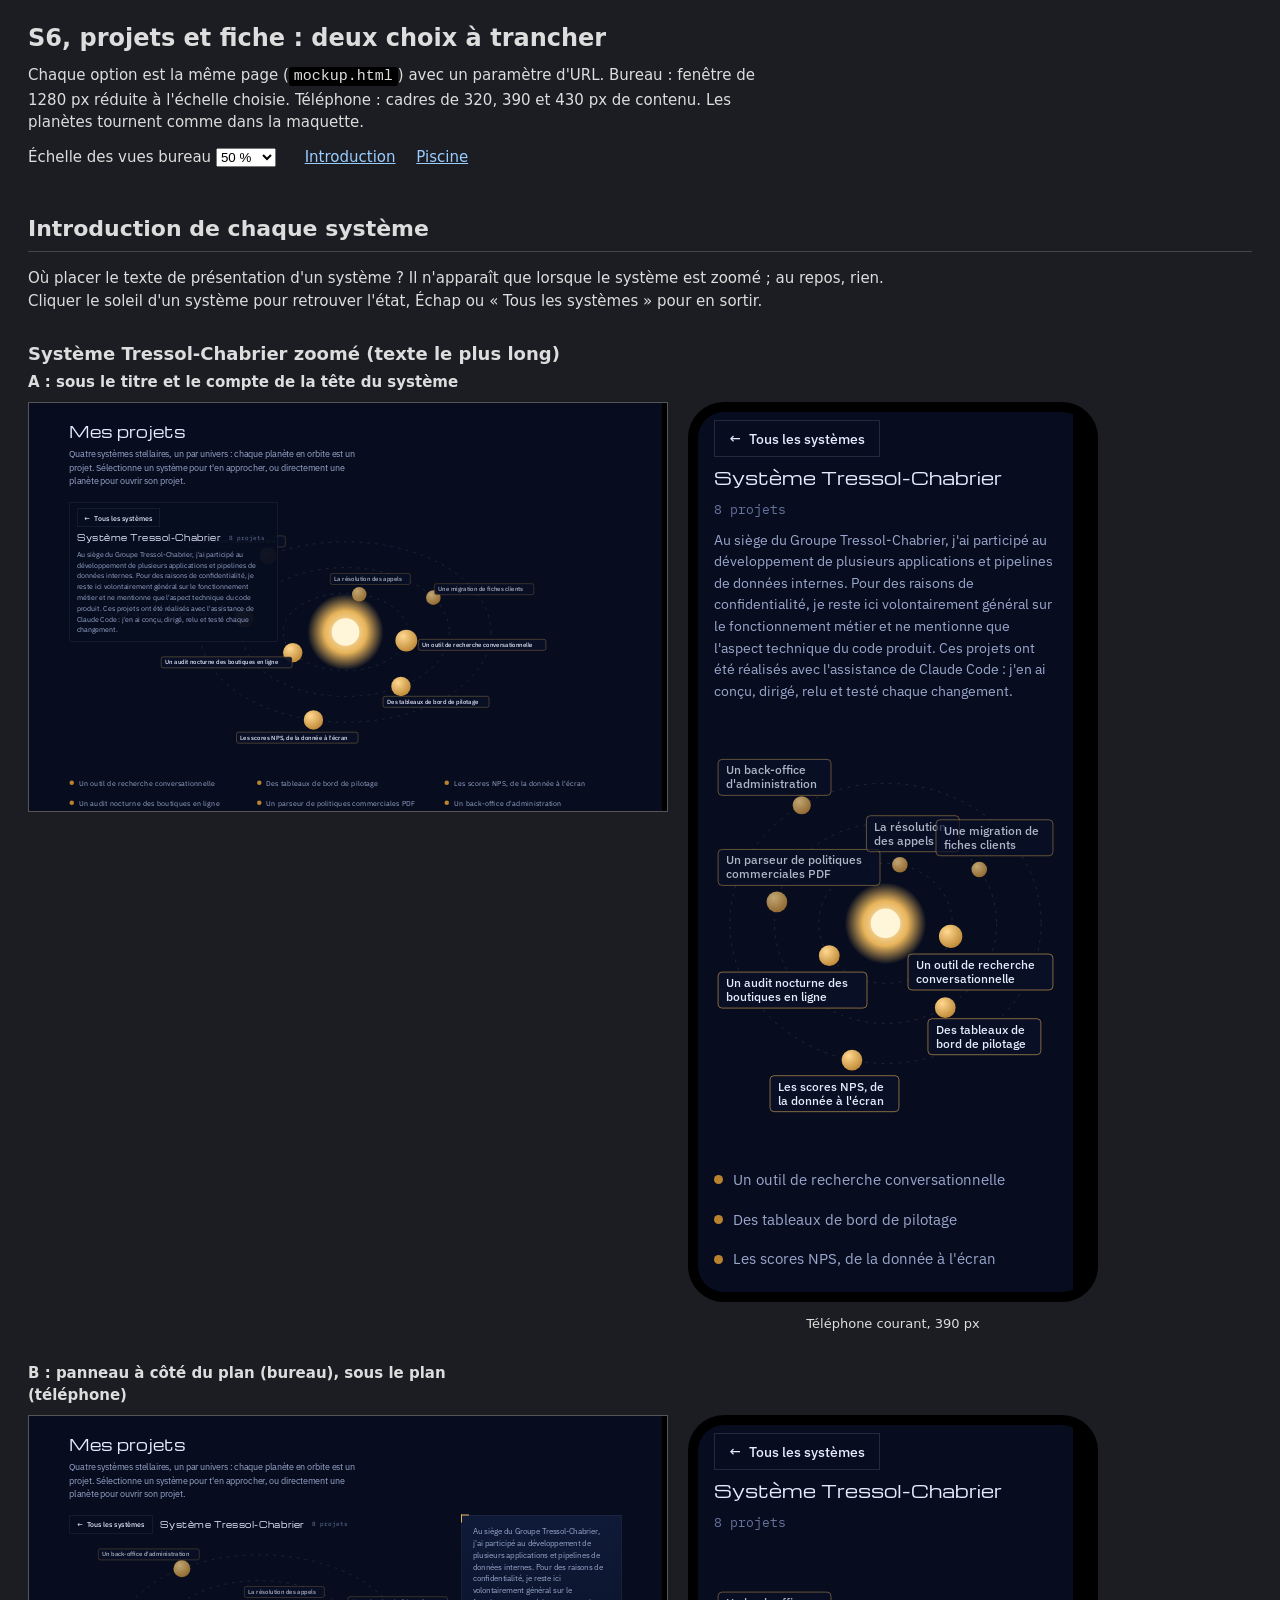
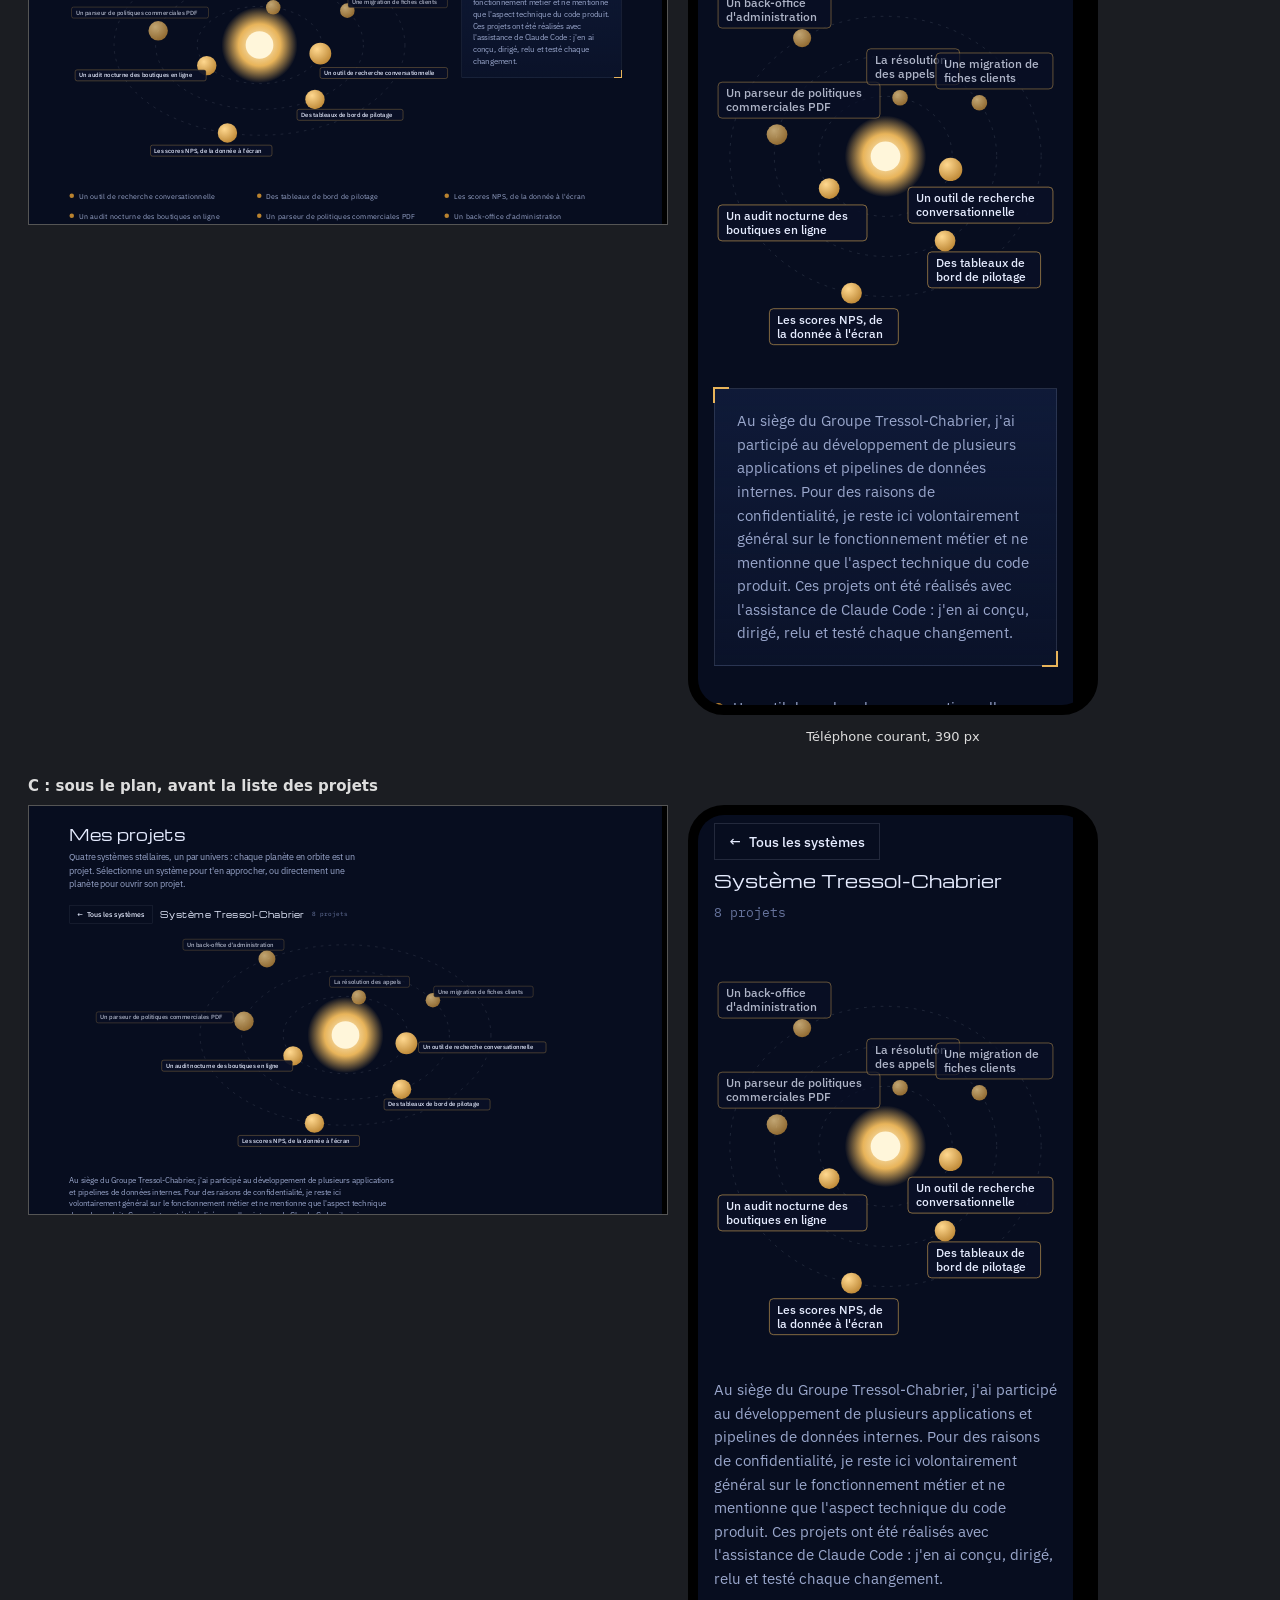
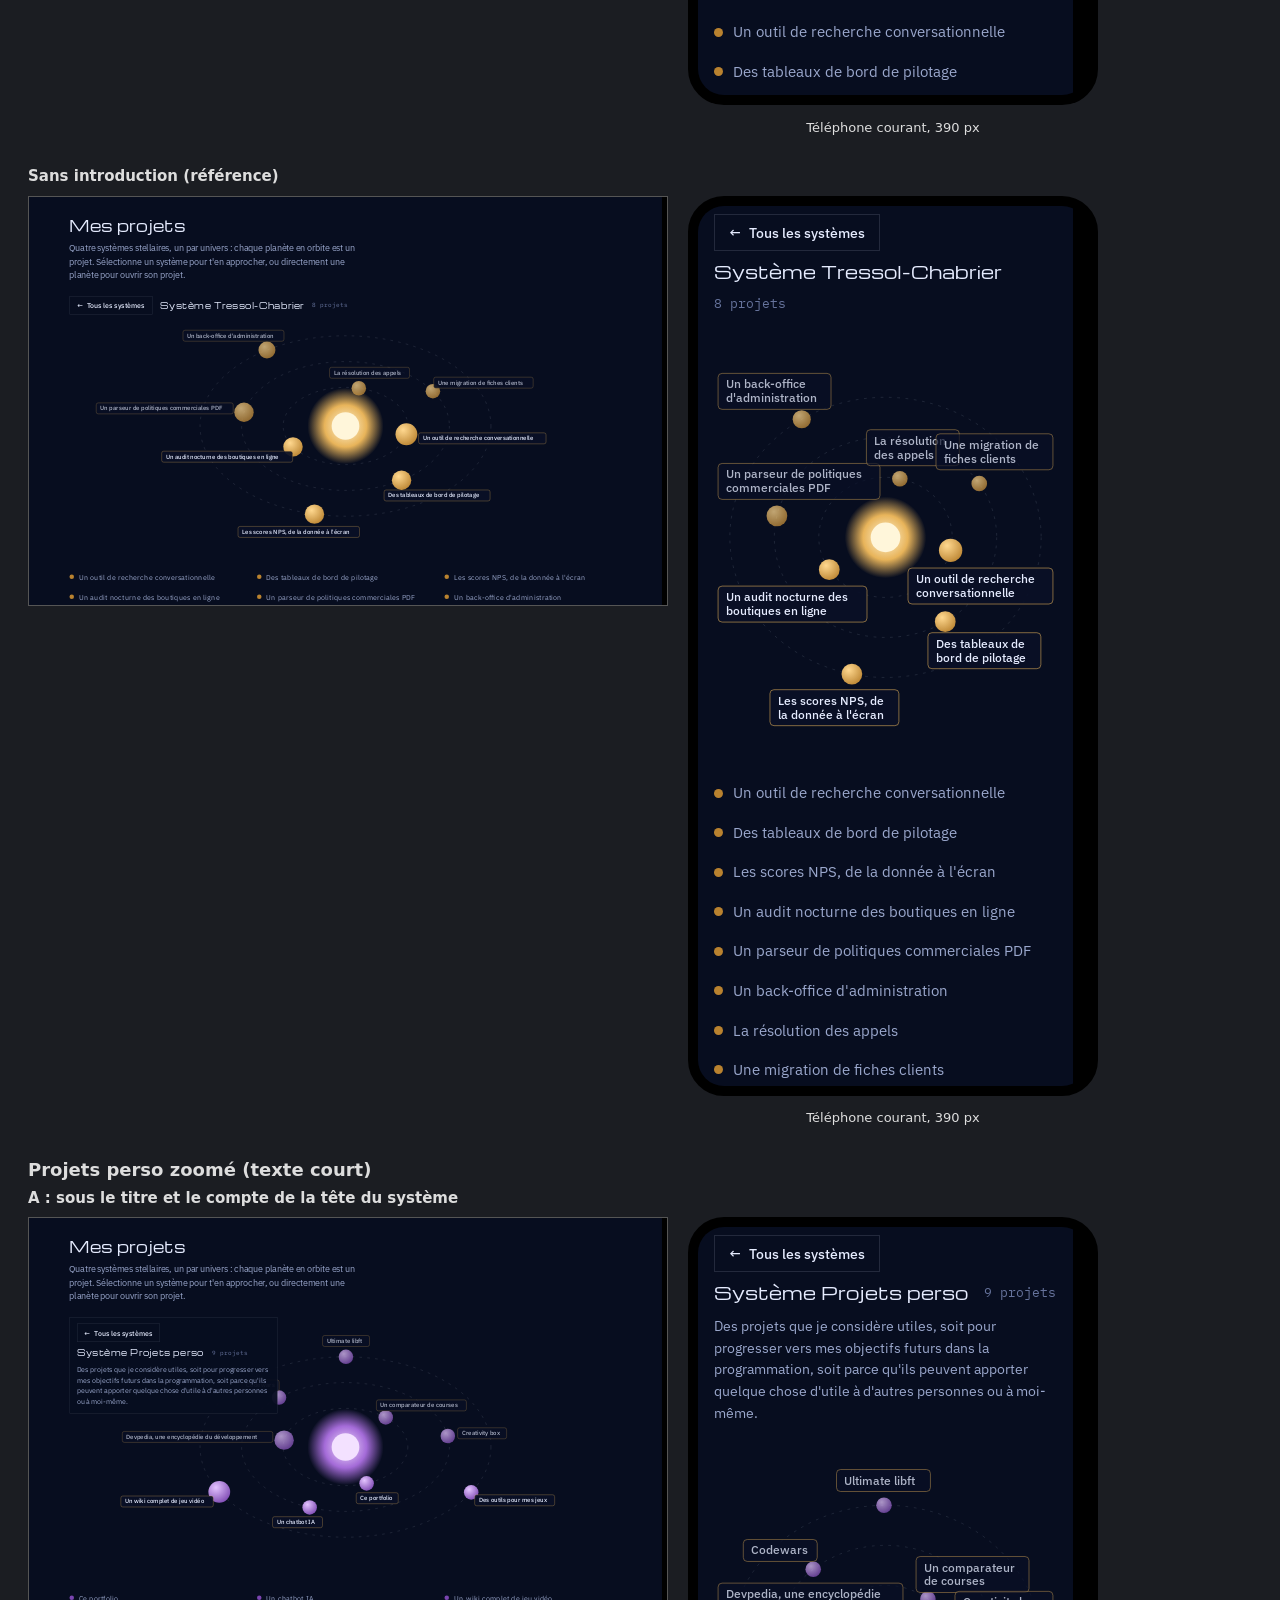
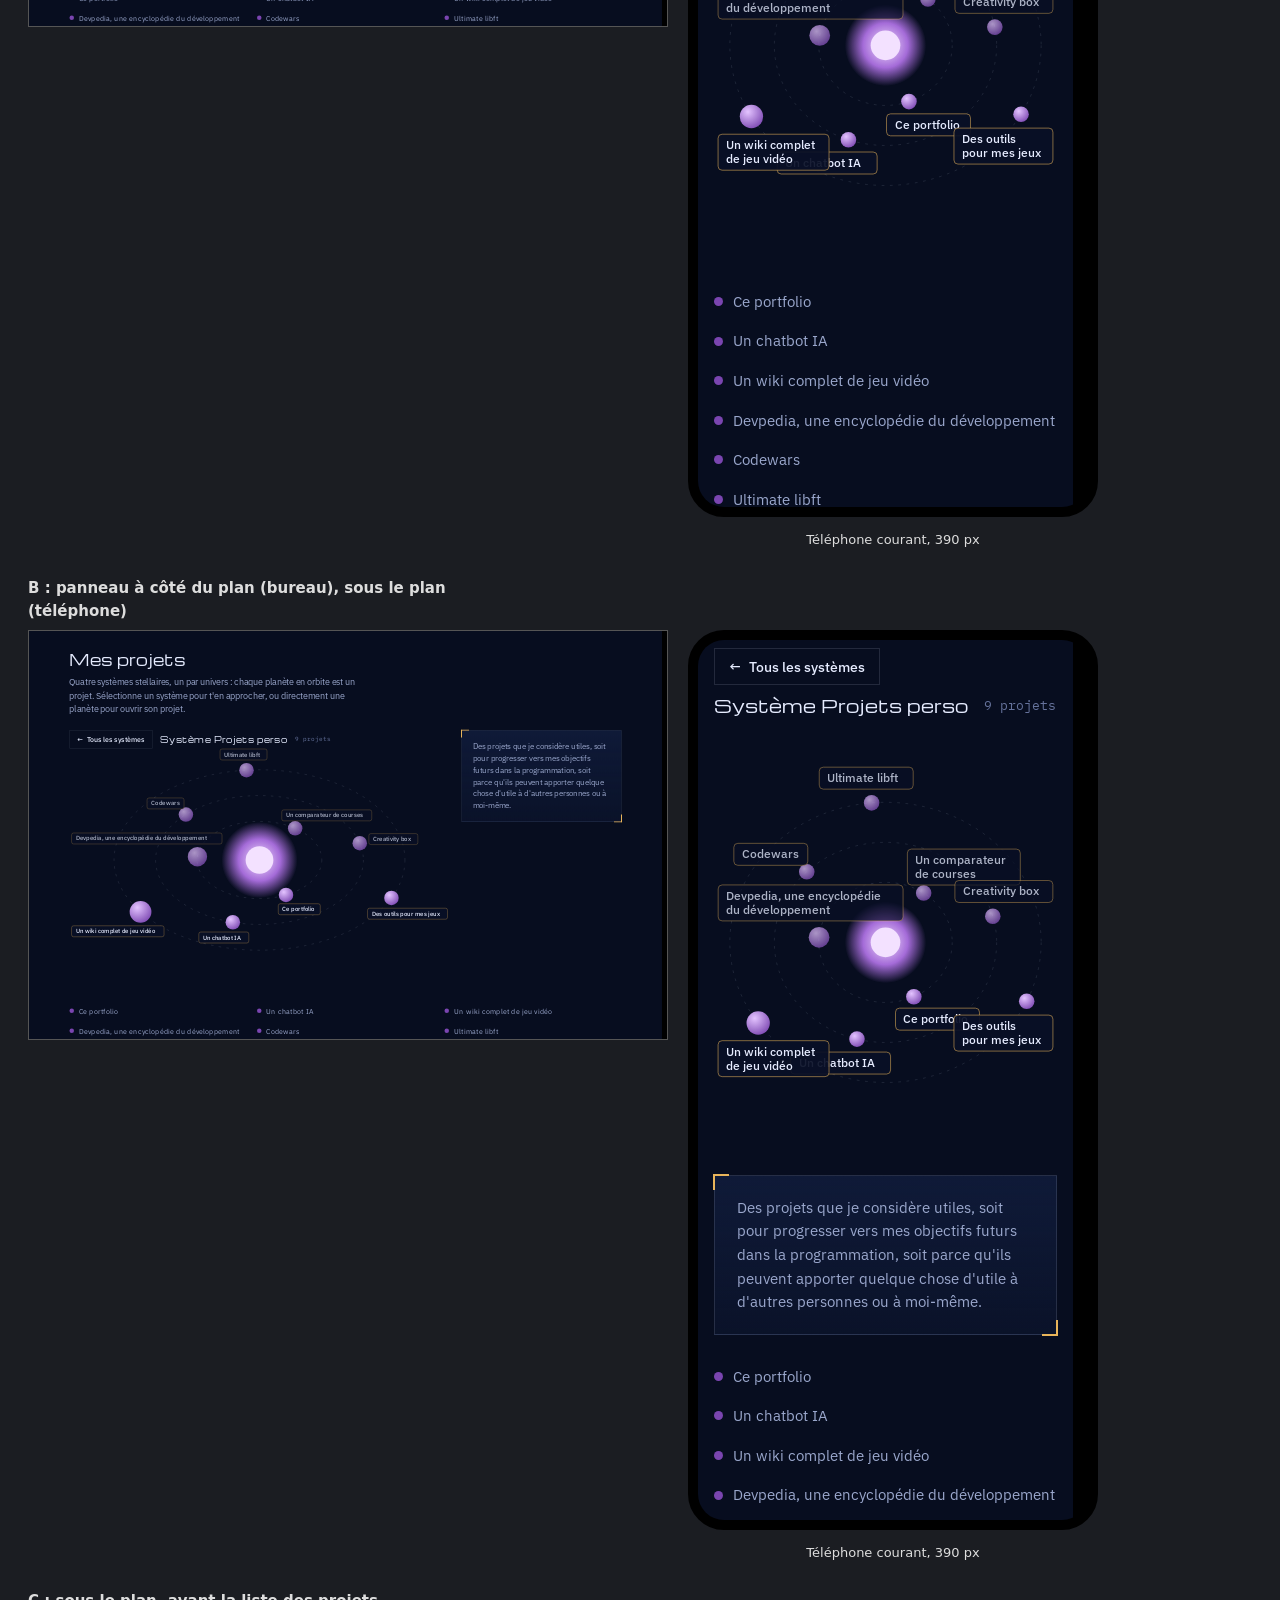
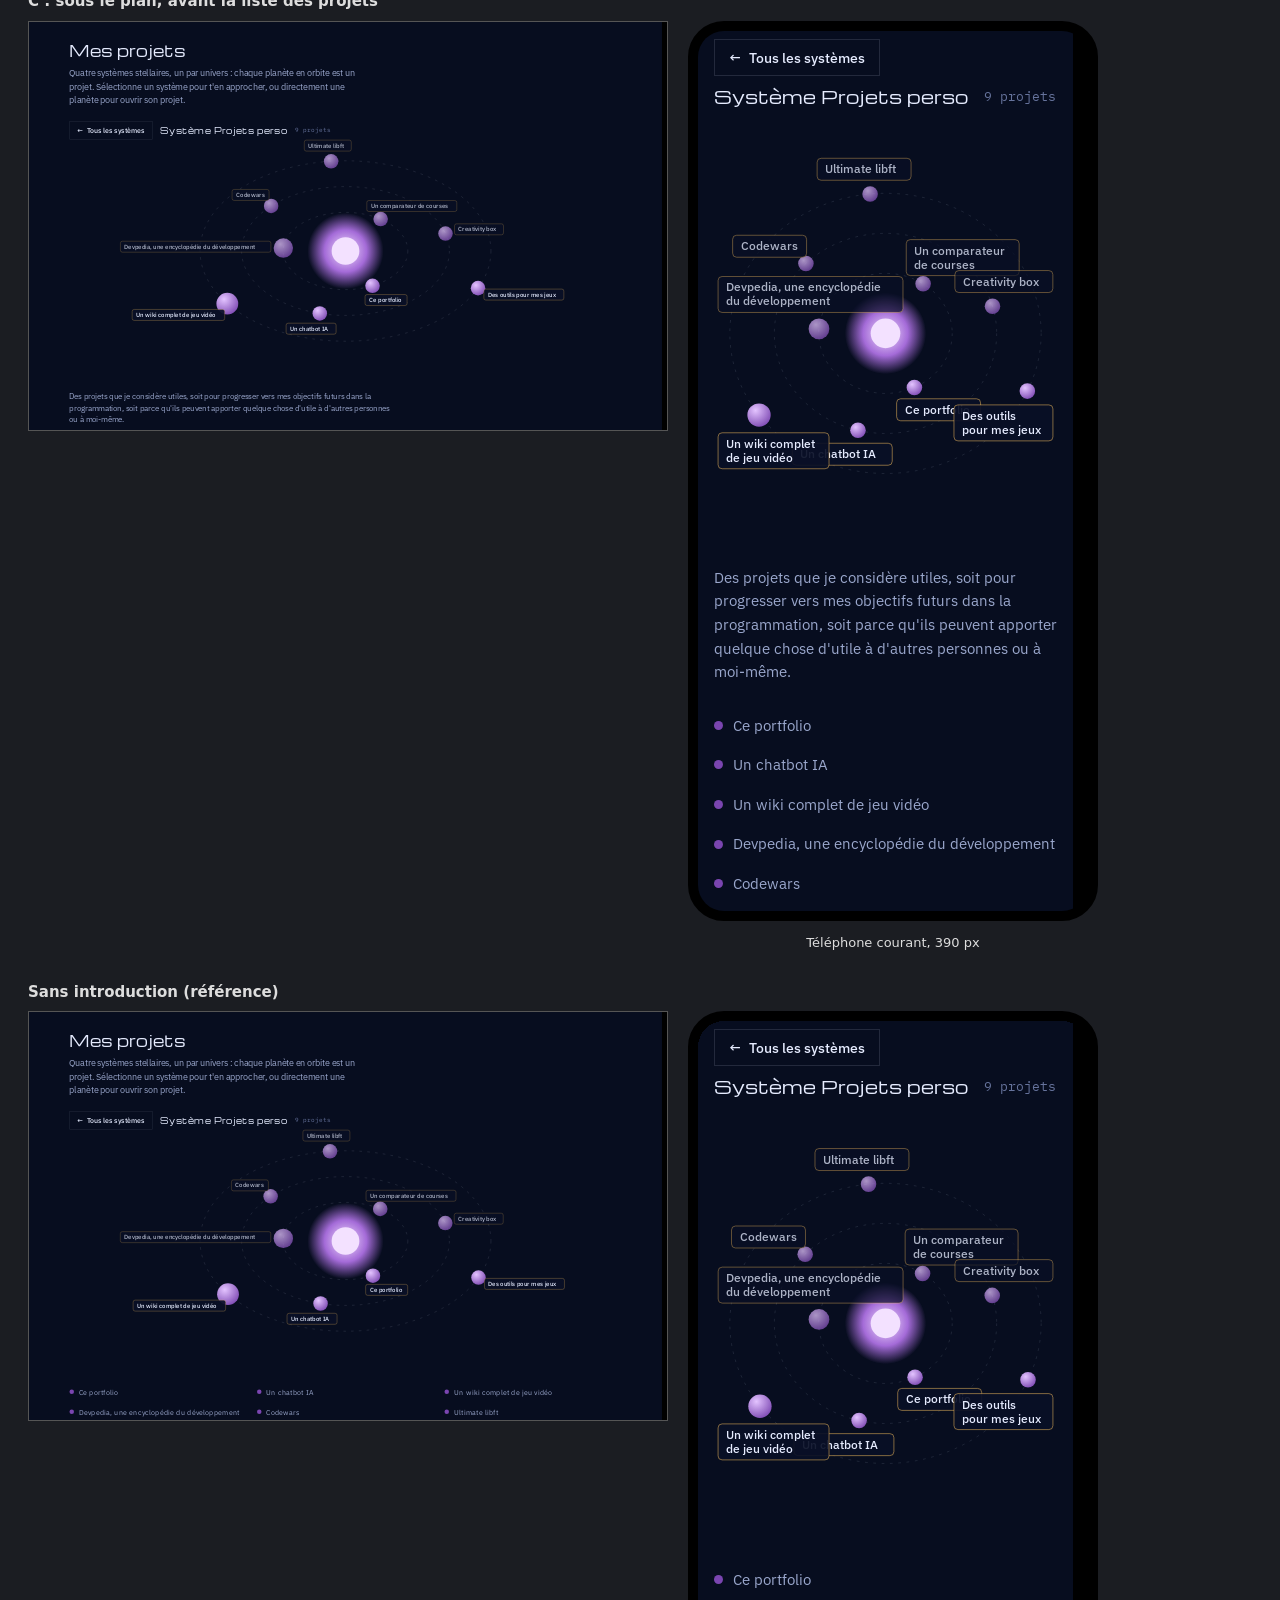
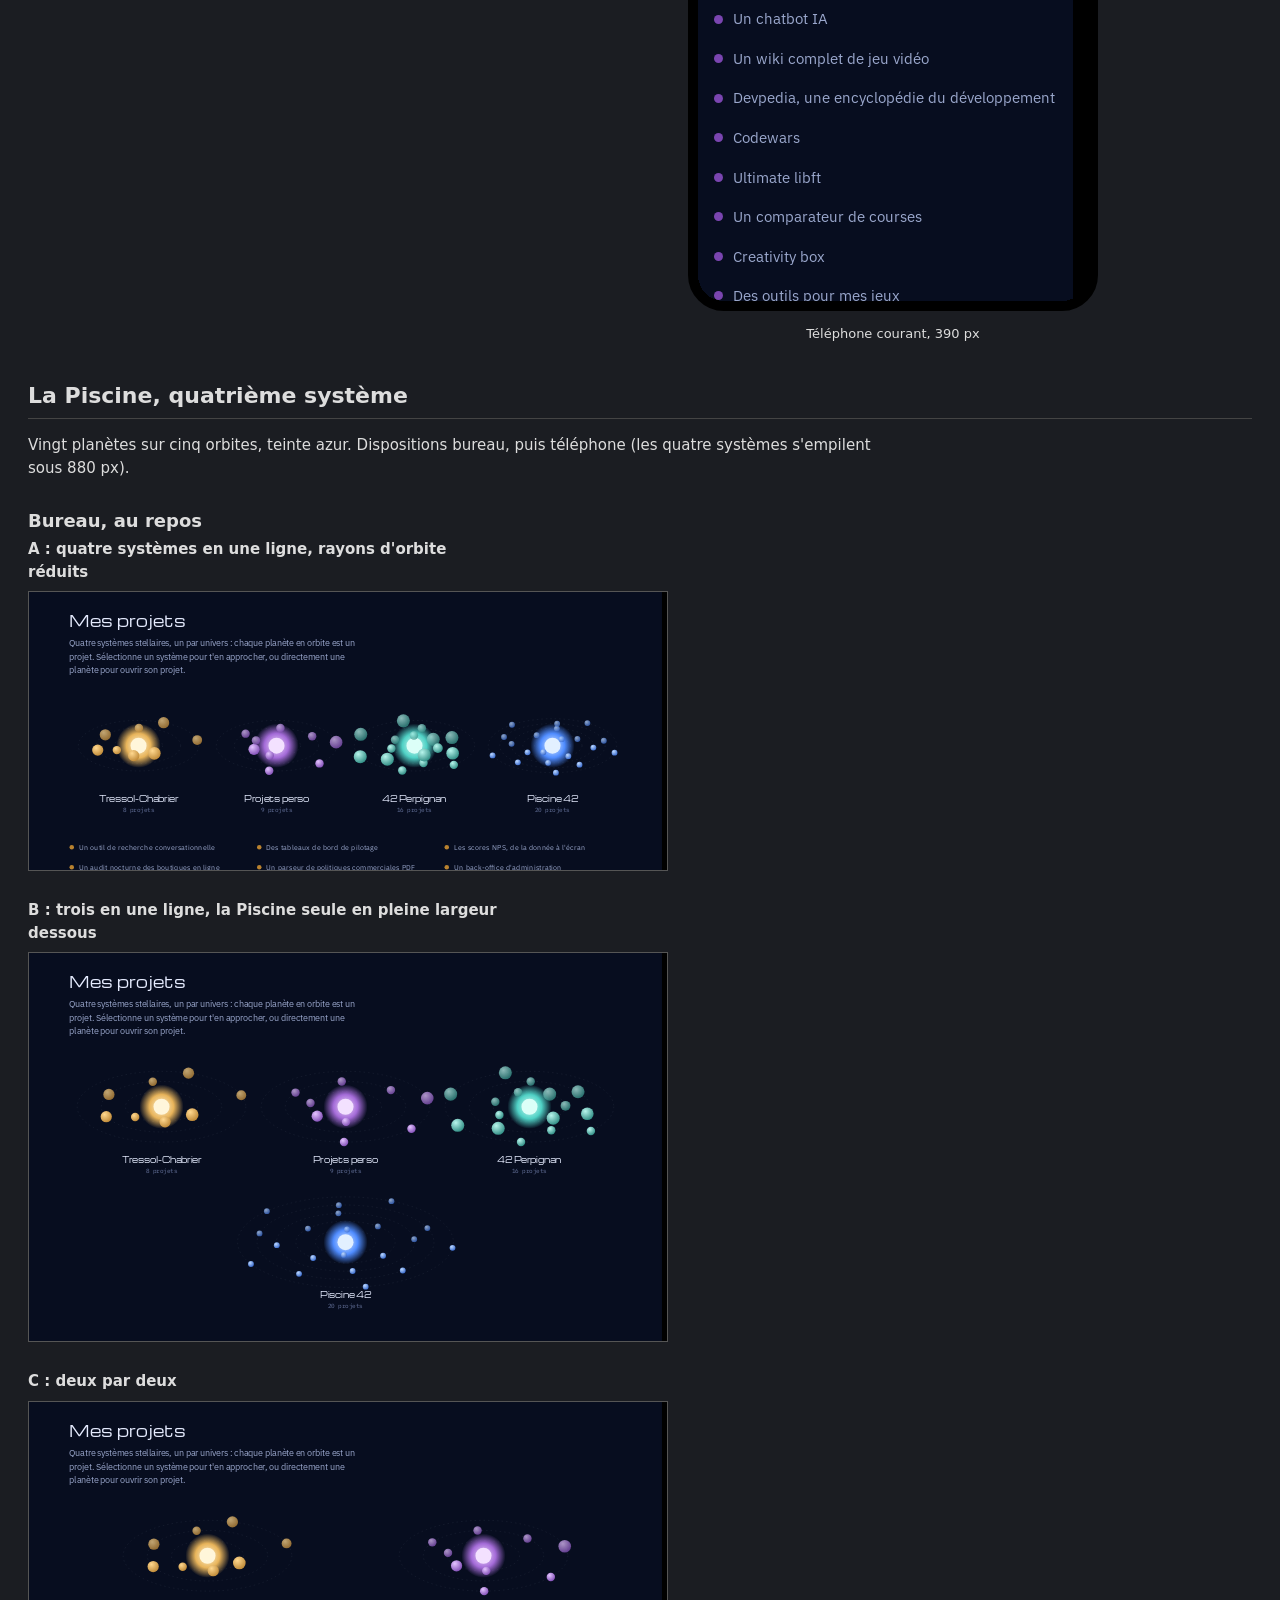
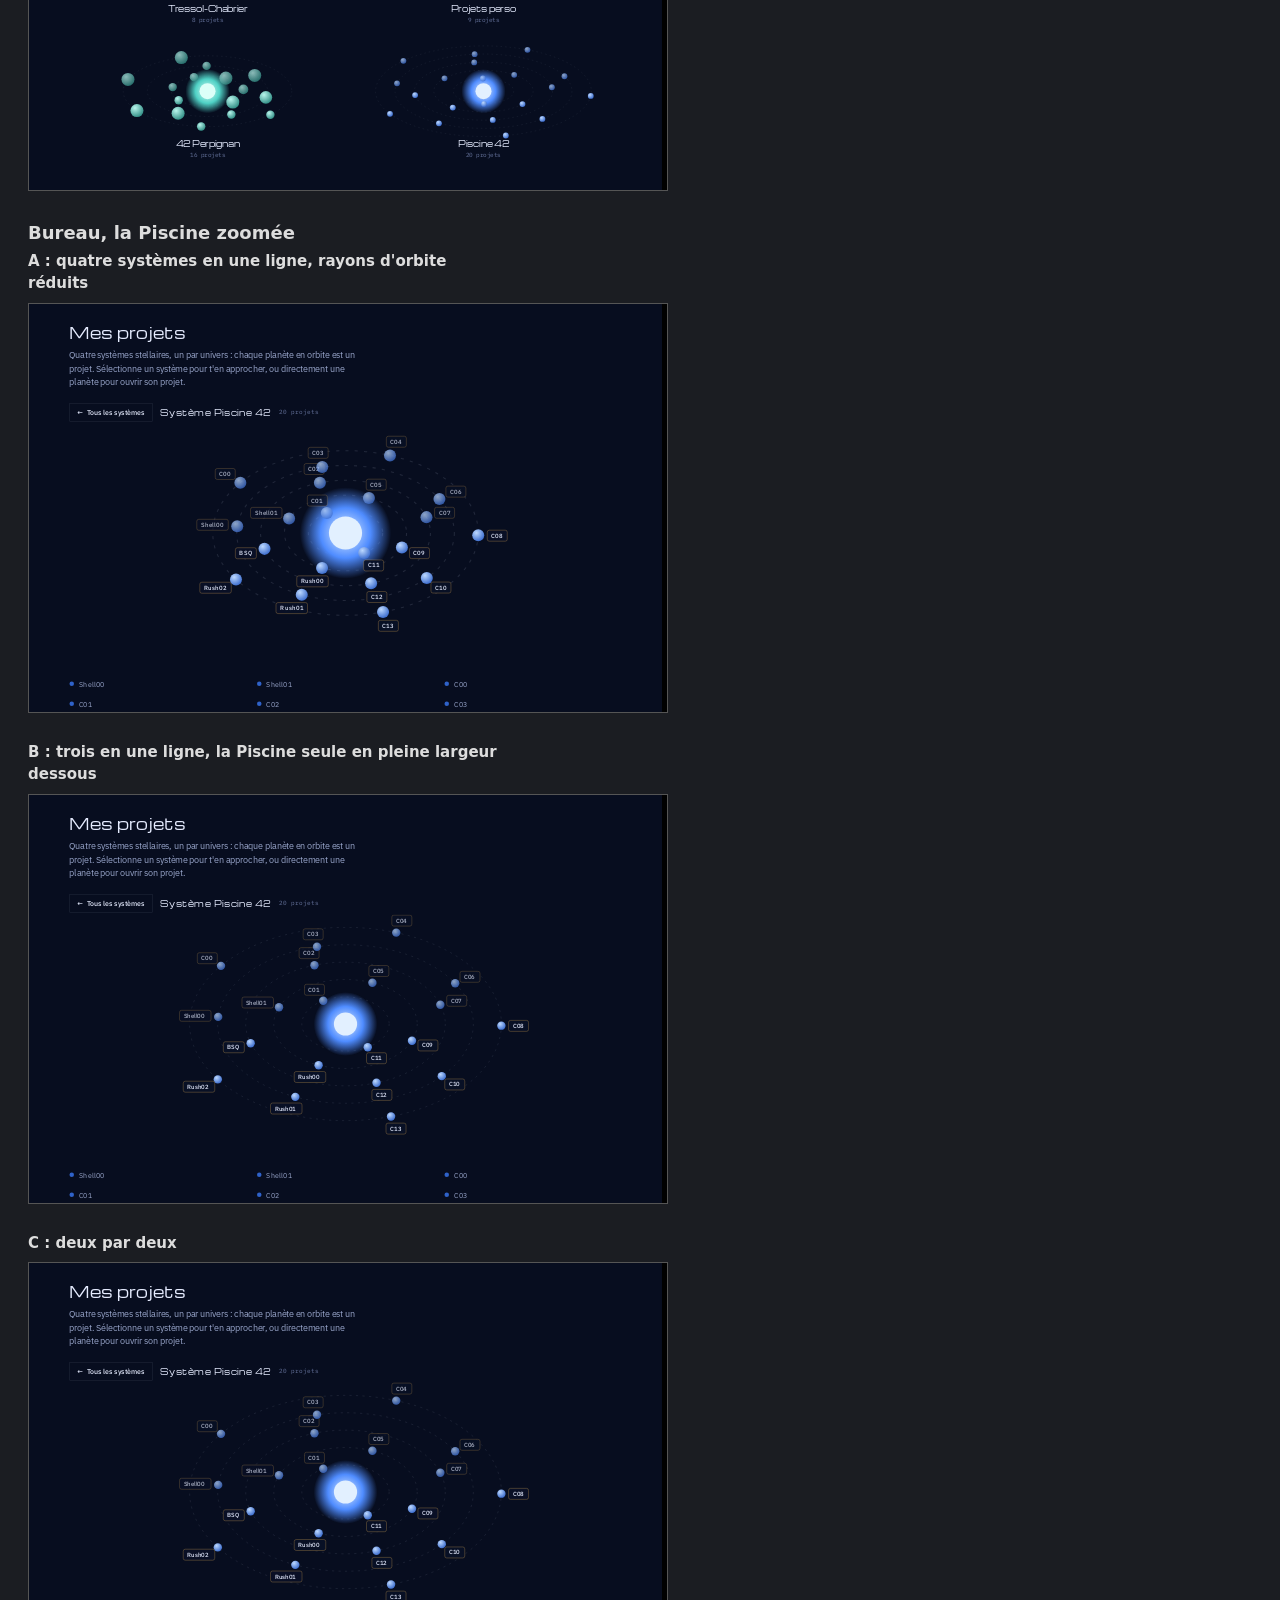
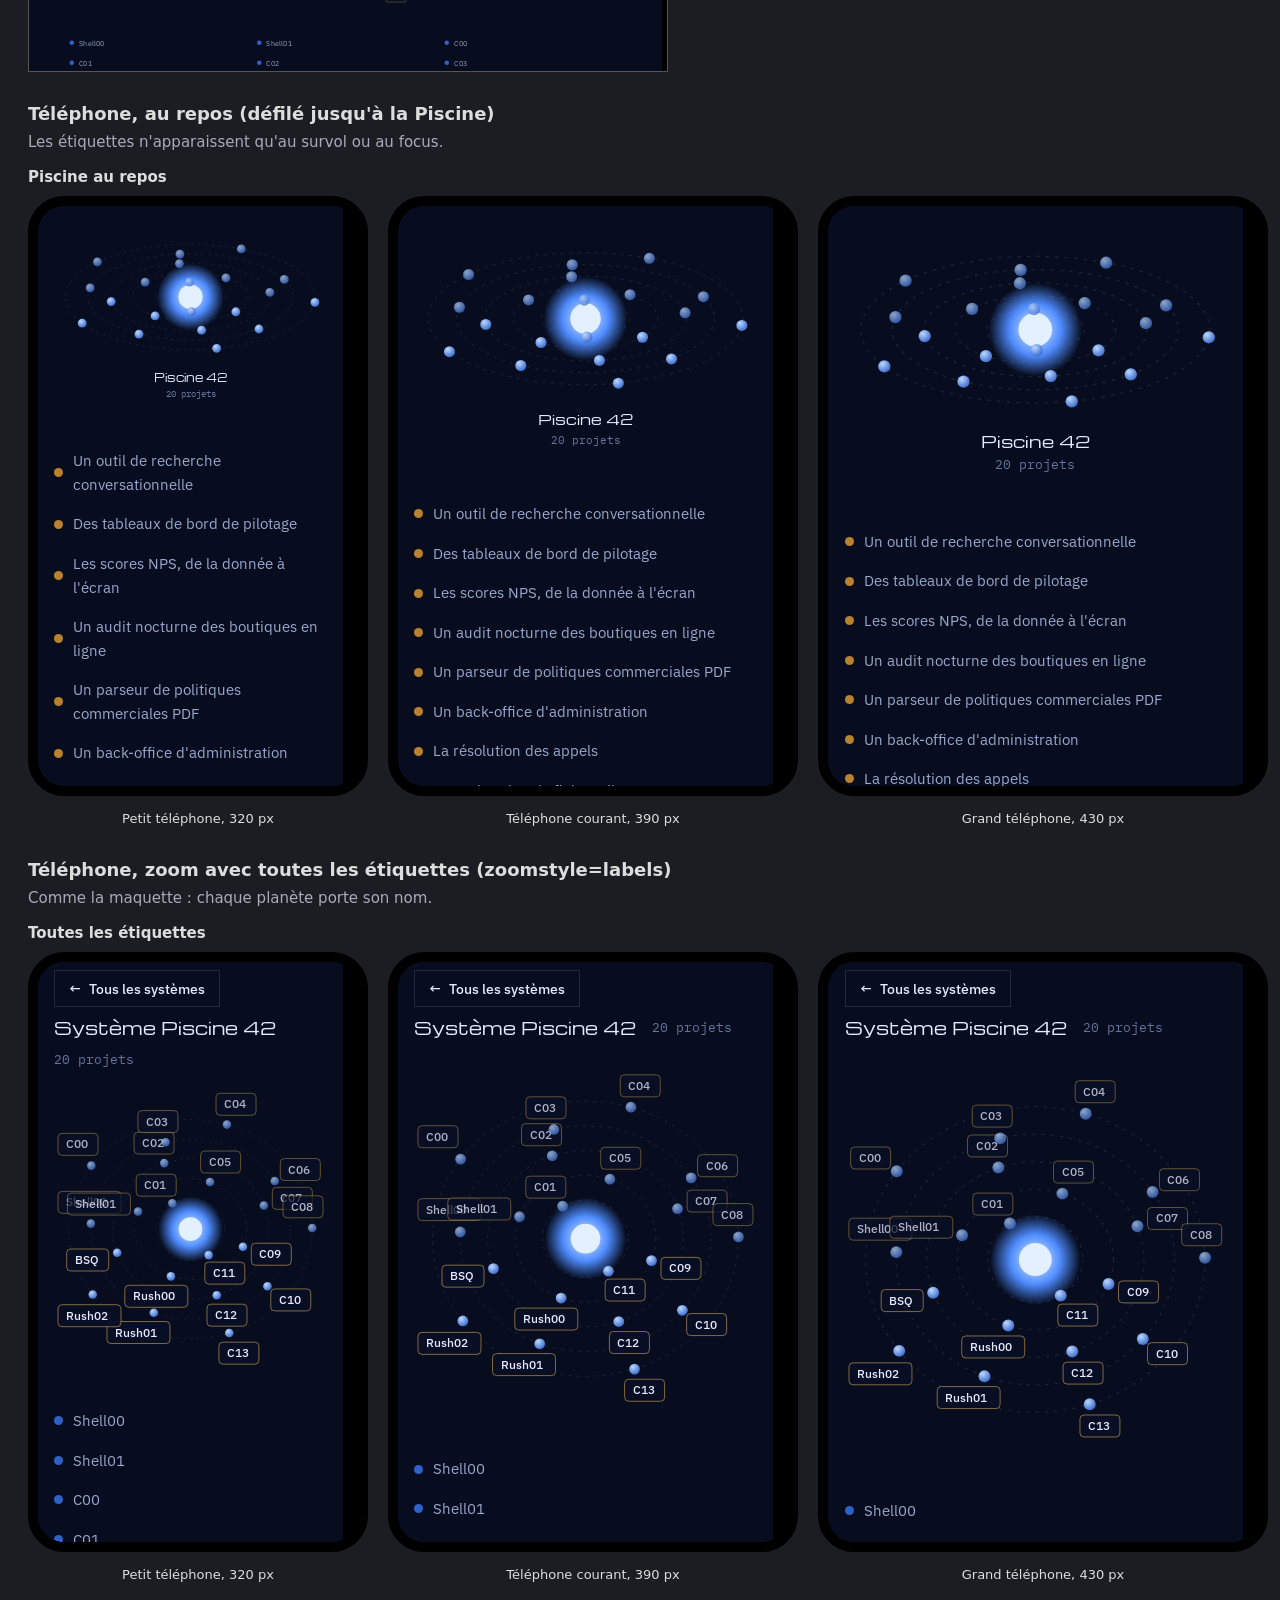
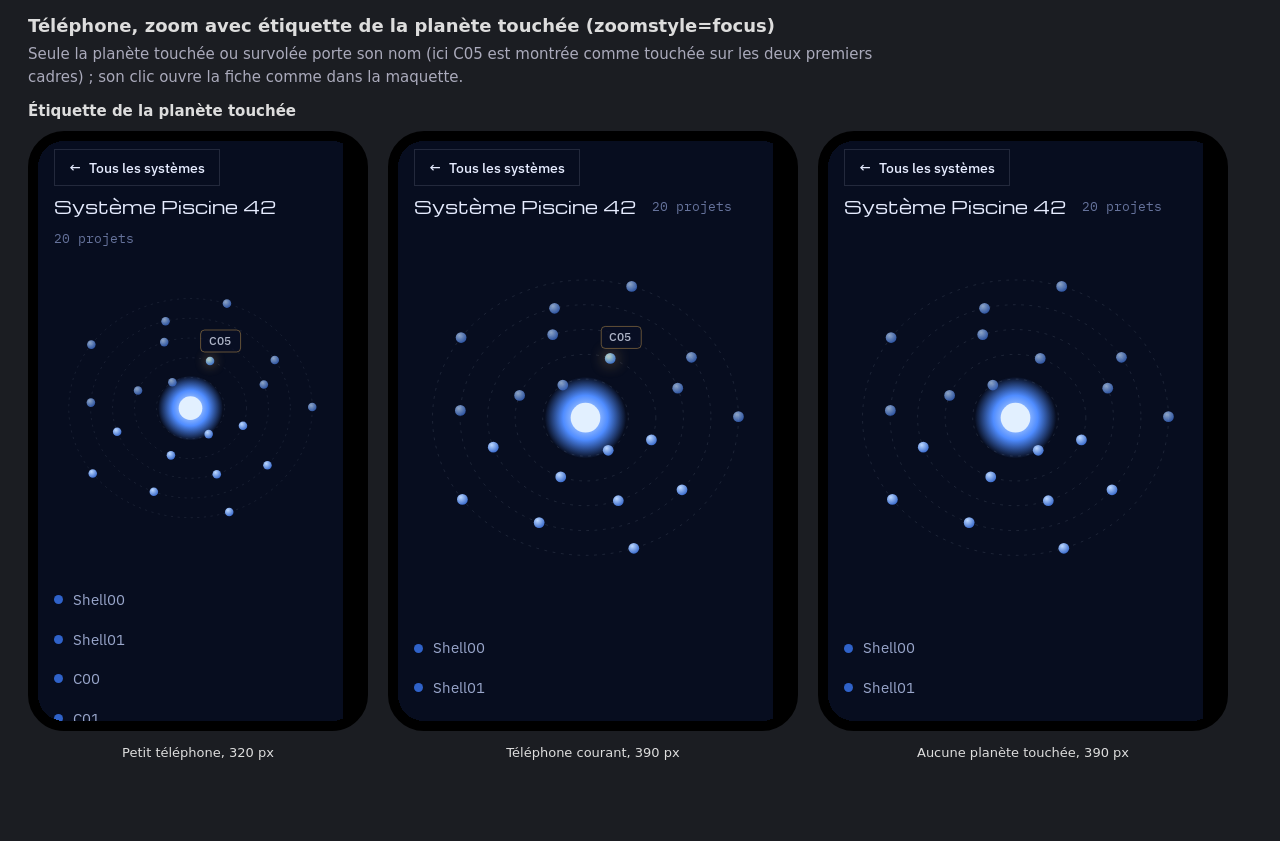
==== docs/design/s6/index.html @ 35f695e5 "Record the S6 design choices and the tree changes, keep the S6.A1 mockups Louis chose the intro belo" ====
<!DOCTYPE html>
<html lang="fr">
<head>
<meta charset="UTF-8">
<meta name="viewport" content="width=device-width, initial-scale=1.0">
<title>Maquettes S6, projets et fiche</title>
<link rel="icon" href="data:,">
<link rel="stylesheet" href="index.css">
</head>
<body>
<header class="top">
    <h1>S6, projets et fiche : deux choix à trancher</h1>
    <p>
        Chaque option est la même page (<code>mockup.html</code>) avec un paramètre d'URL.
        Bureau : fenêtre de 1280 px réduite à l'échelle choisie. Téléphone : cadres de 320, 390
        et 430 px de contenu. Les planètes tournent comme dans la maquette.
    </p>
    <label class="scale">
        Échelle des vues bureau
        <select id="scale">
            <option value="0.4">40 %</option>
            <option value="0.5" selected>50 %</option>
            <option value="0.65">65 %</option>
            <option value="1">100 %</option>
        </select>
    </label>
    <nav>
        <a href="#intro">Introduction</a>
        <a href="#piscine">Piscine</a>
    </nav>
</header>
<main id="main"></main>
<script src="index.js"></script>
</body>
</html>
---- docs/design/s6/index.css ----
/* Page de comparaison des maquettes S6 */
:root { --s: 0.5; }
* { box-sizing: border-box; }
body { margin: 0; background: #1b1d22; color: #ddd; font: 15px/1.5 system-ui, sans-serif; }
a { color: #9cf; }
code { background: #000; padding: 1px 5px; border-radius: 3px; }
.top { padding: 20px 28px 8px; max-width: 1200px; }
.top h1 { margin: 0 0 8px; font-size: 24px; }
.top p { margin: 0 0 12px; max-width: 80ch; }
.scale { display: inline-block; margin-right: 24px; }
.top nav { display: inline-block; }
.top nav a { margin-right: 16px; }
main { padding: 0 28px 80px; }
section { margin-top: 36px; }
section > h2 {
    margin: 0;
    font-size: 22px;
    border-bottom: 1px solid #444;
    padding-bottom: 6px;
}
section > p { max-width: 90ch; }
h3 { margin: 28px 0 4px; font-size: 18px; }
.note { margin: 0 0 12px; color: #aab; max-width: 90ch; }
.cards { display: flex; flex-wrap: wrap; gap: 28px 36px; align-items: flex-start; }
.card { margin: 0; }
.card > h4 { margin: 0 0 8px; font-size: 15px; max-width: 46ch; }
.frames { display: flex; gap: 20px; align-items: flex-start; }
.desk { border: 1px solid #555; overflow: hidden; background: #000; }
.desk iframe {
    display: block;
    border: 0;
    width: 1280px;
    transform: scale(var(--s));
    transform-origin: 0 0;
}
.phone { margin: 0; text-align: center; }
.phone iframe { border: 10px solid #000; border-radius: 36px; background: #000; }
.phone figcaption { margin-top: 6px; font-size: 13px; }
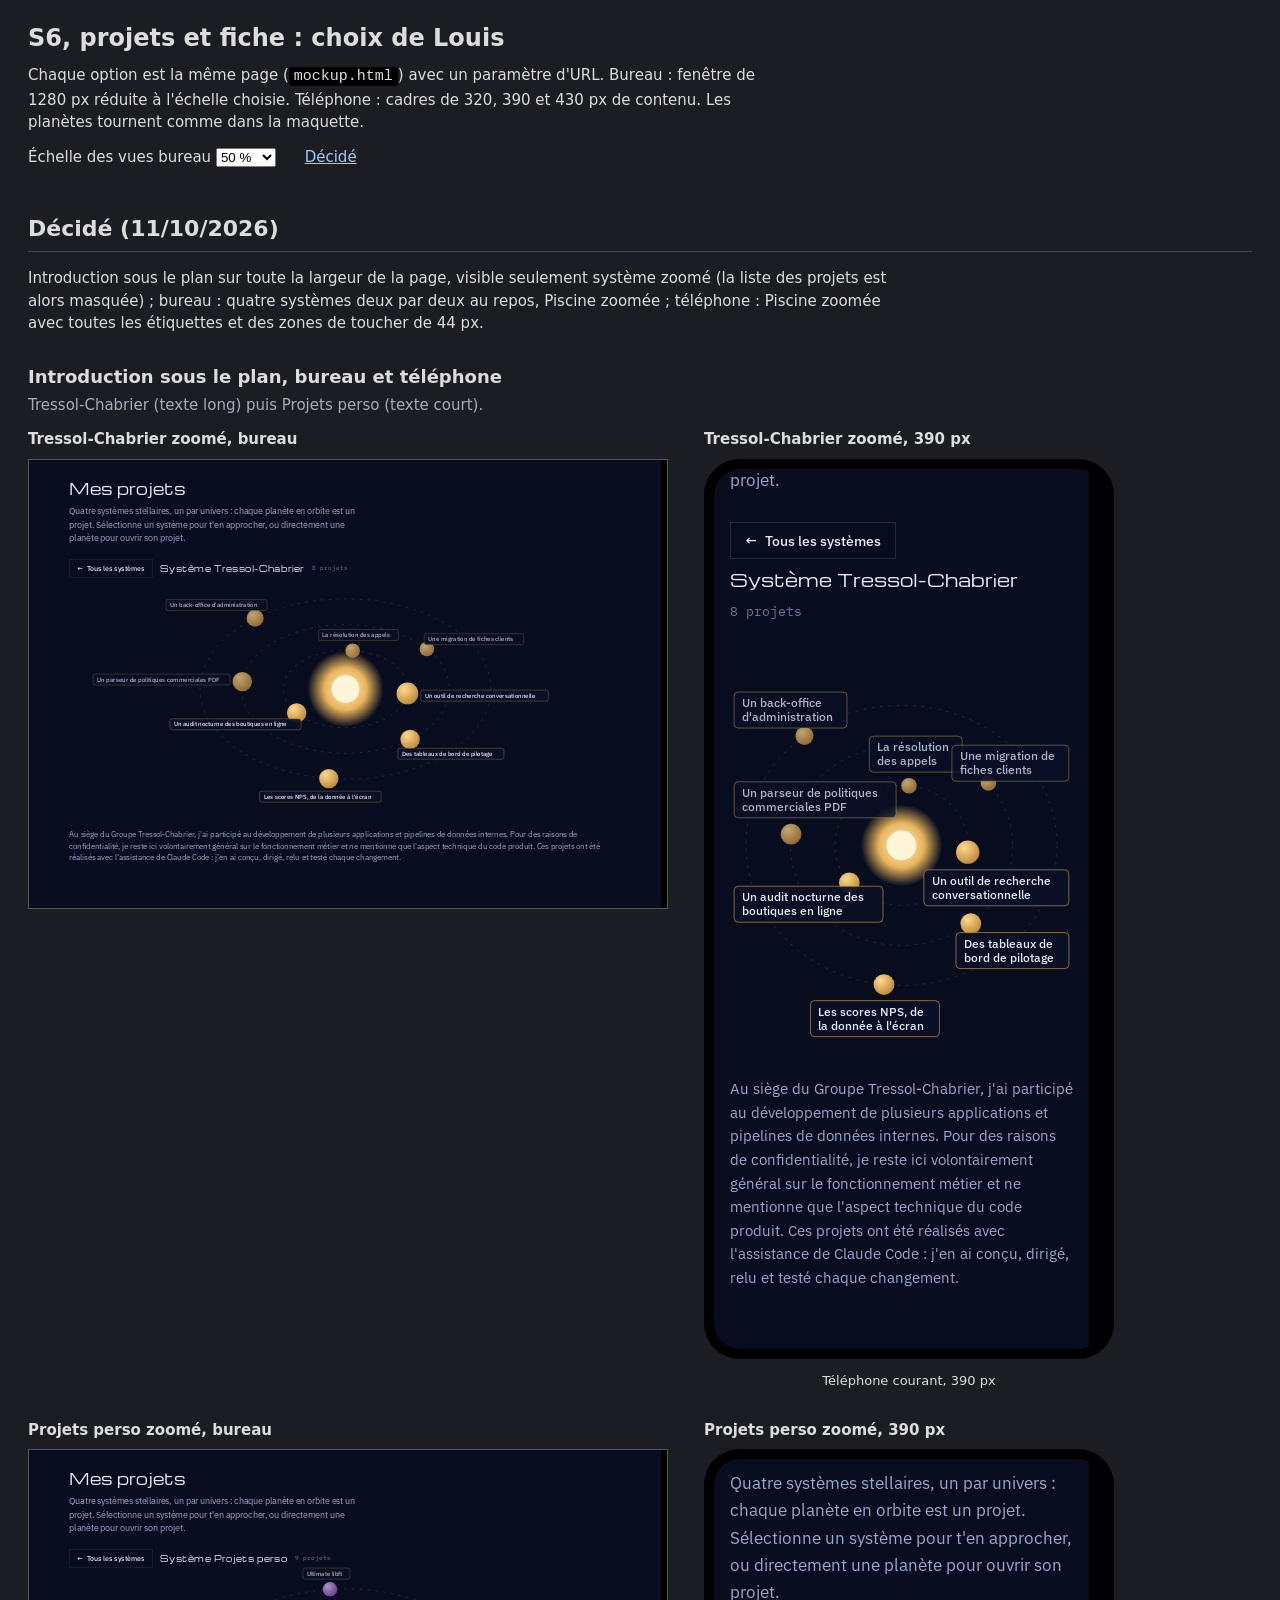
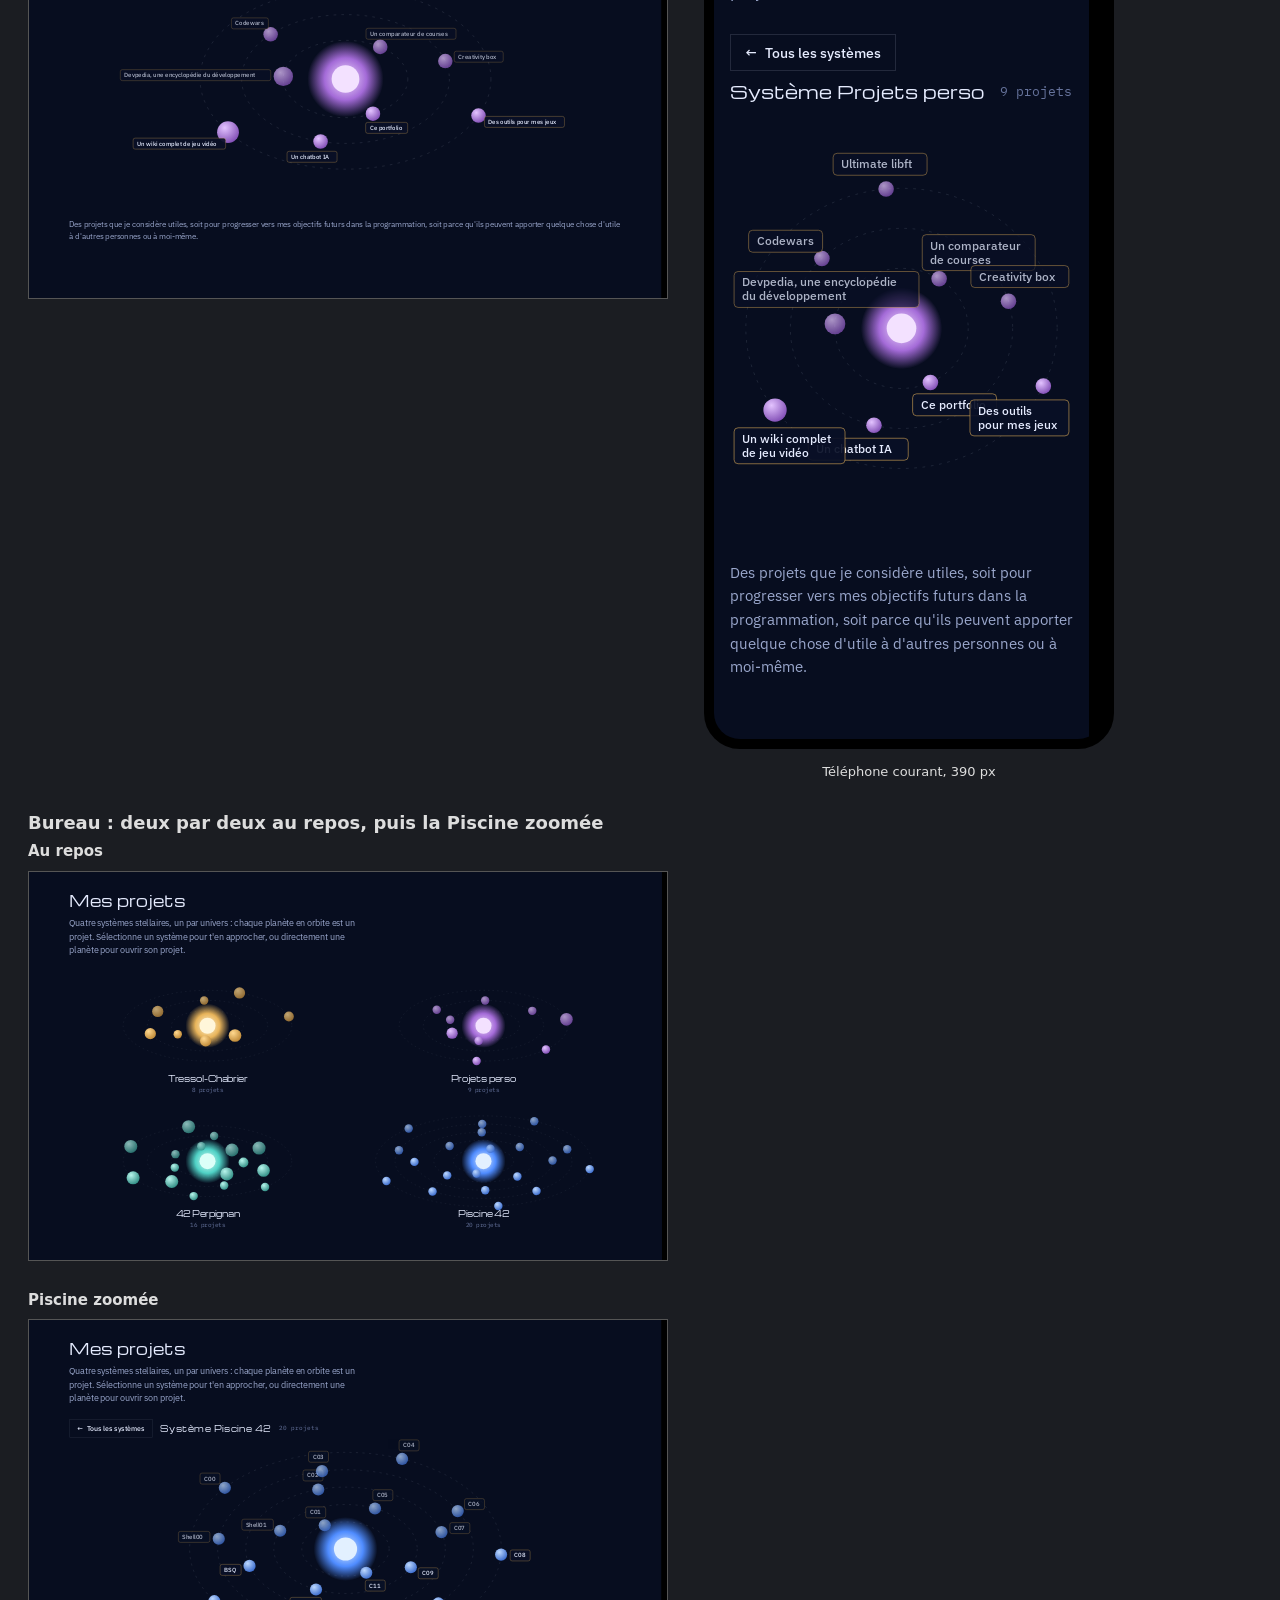
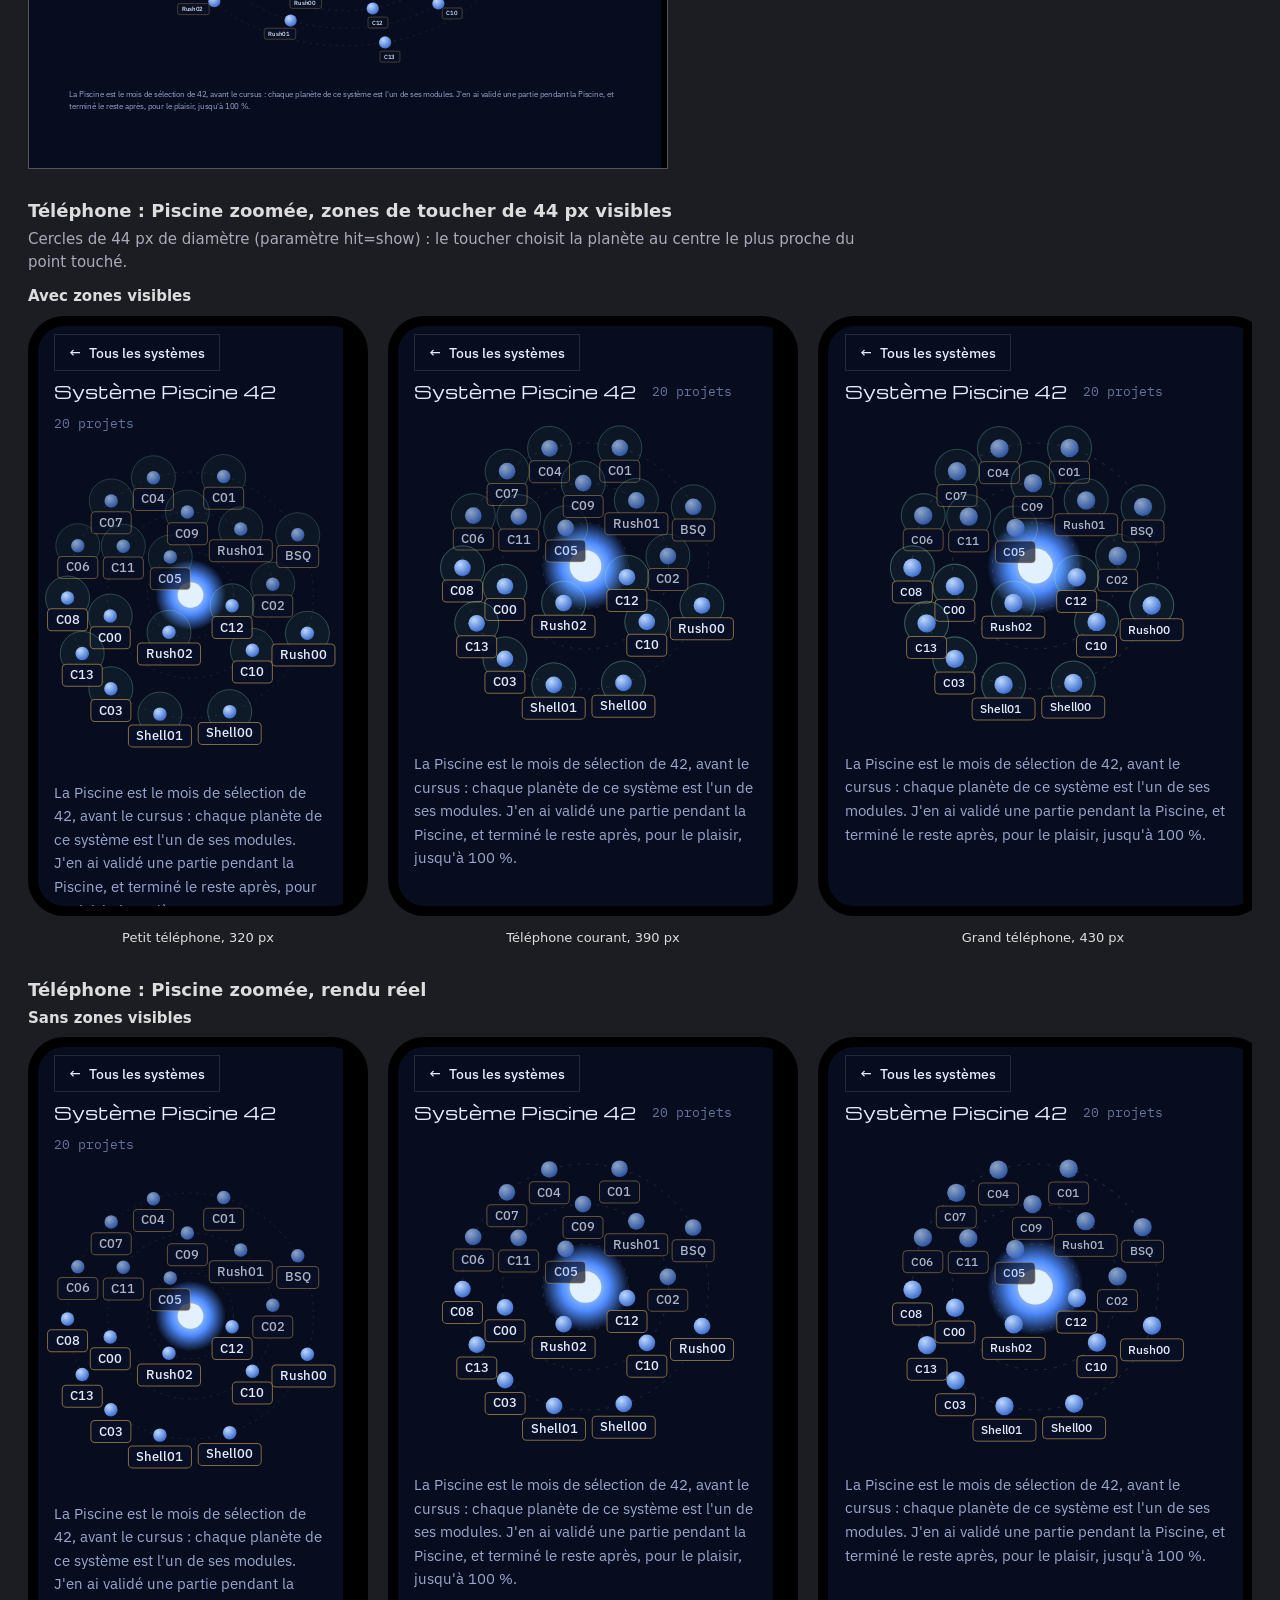
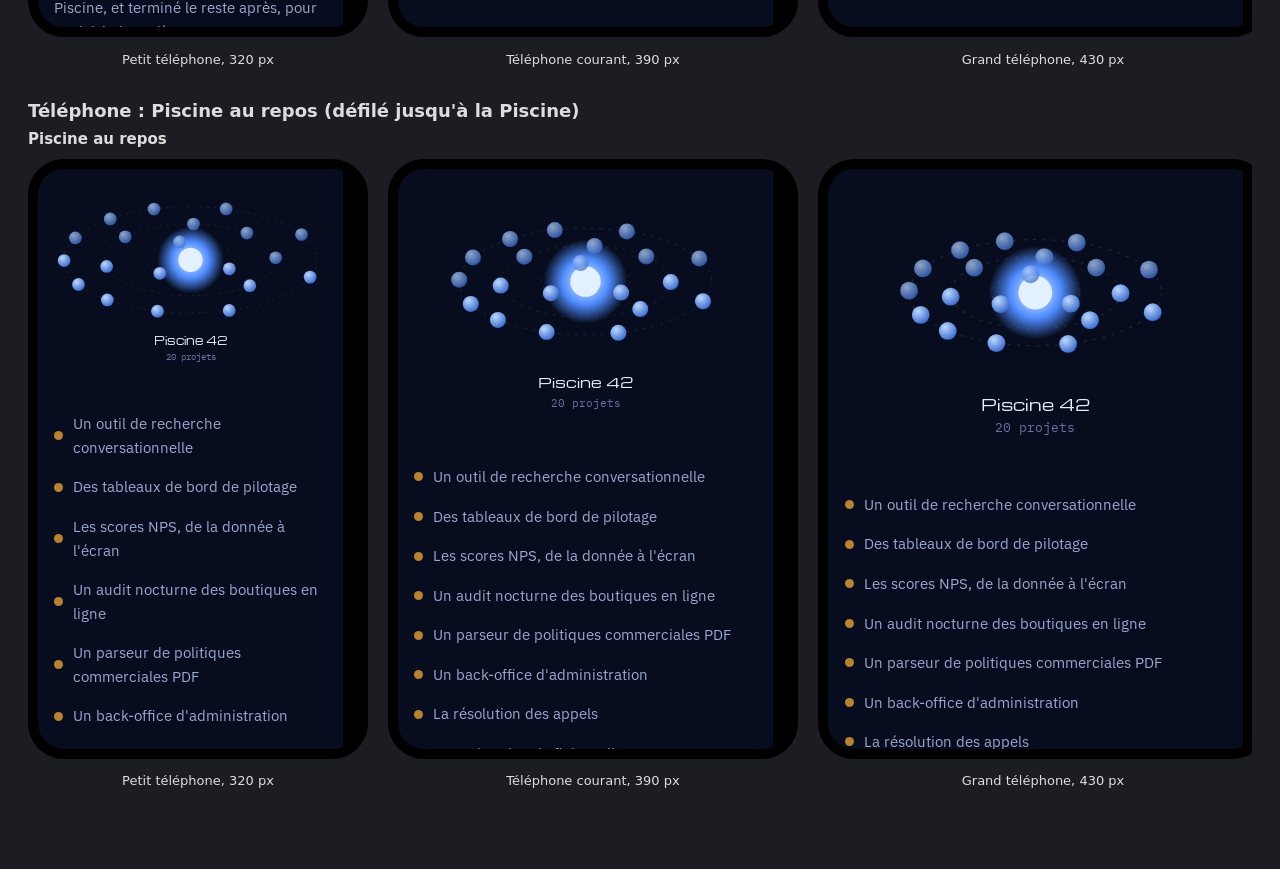
==== commit 56481c78: "Rework the S6 mockups for the decided choices Intro under the plan at full width, 2x2 desktop layout" ====
--- a/docs/design/s6/index.html
+++ b/docs/design/s6/index.html
@@ -9,7 +9,7 @@
 </head>
 <body>
 <header class="top">
-    <h1>S6, projets et fiche : deux choix à trancher</h1>
+    <h1>S6, projets et fiche : choix de Louis</h1>
     <p>
         Chaque option est la même page (<code>mockup.html</code>) avec un paramètre d'URL.
         Bureau : fenêtre de 1280 px réduite à l'échelle choisie. Téléphone : cadres de 320, 390
@@ -25,8 +25,7 @@
         </select>
     </label>
     <nav>
-        <a href="#intro">Introduction</a>
-        <a href="#piscine">Piscine</a>
+        <a href="#decided">Décidé</a>
     </nav>
 </header>
 <main id="main"></main>
--- a/docs/design/s6/index.css
+++ b/docs/design/s6/index.css
@@ -36,3 +36,5 @@
 .phone { margin: 0; text-align: center; }
 .phone iframe { border: 10px solid #000; border-radius: 36px; background: #000; }
 .phone figcaption { margin-top: 6px; font-size: 13px; }
+.card, .cards { max-width: 100%; }
+.frames { max-width: 100%; overflow-x: auto; }
